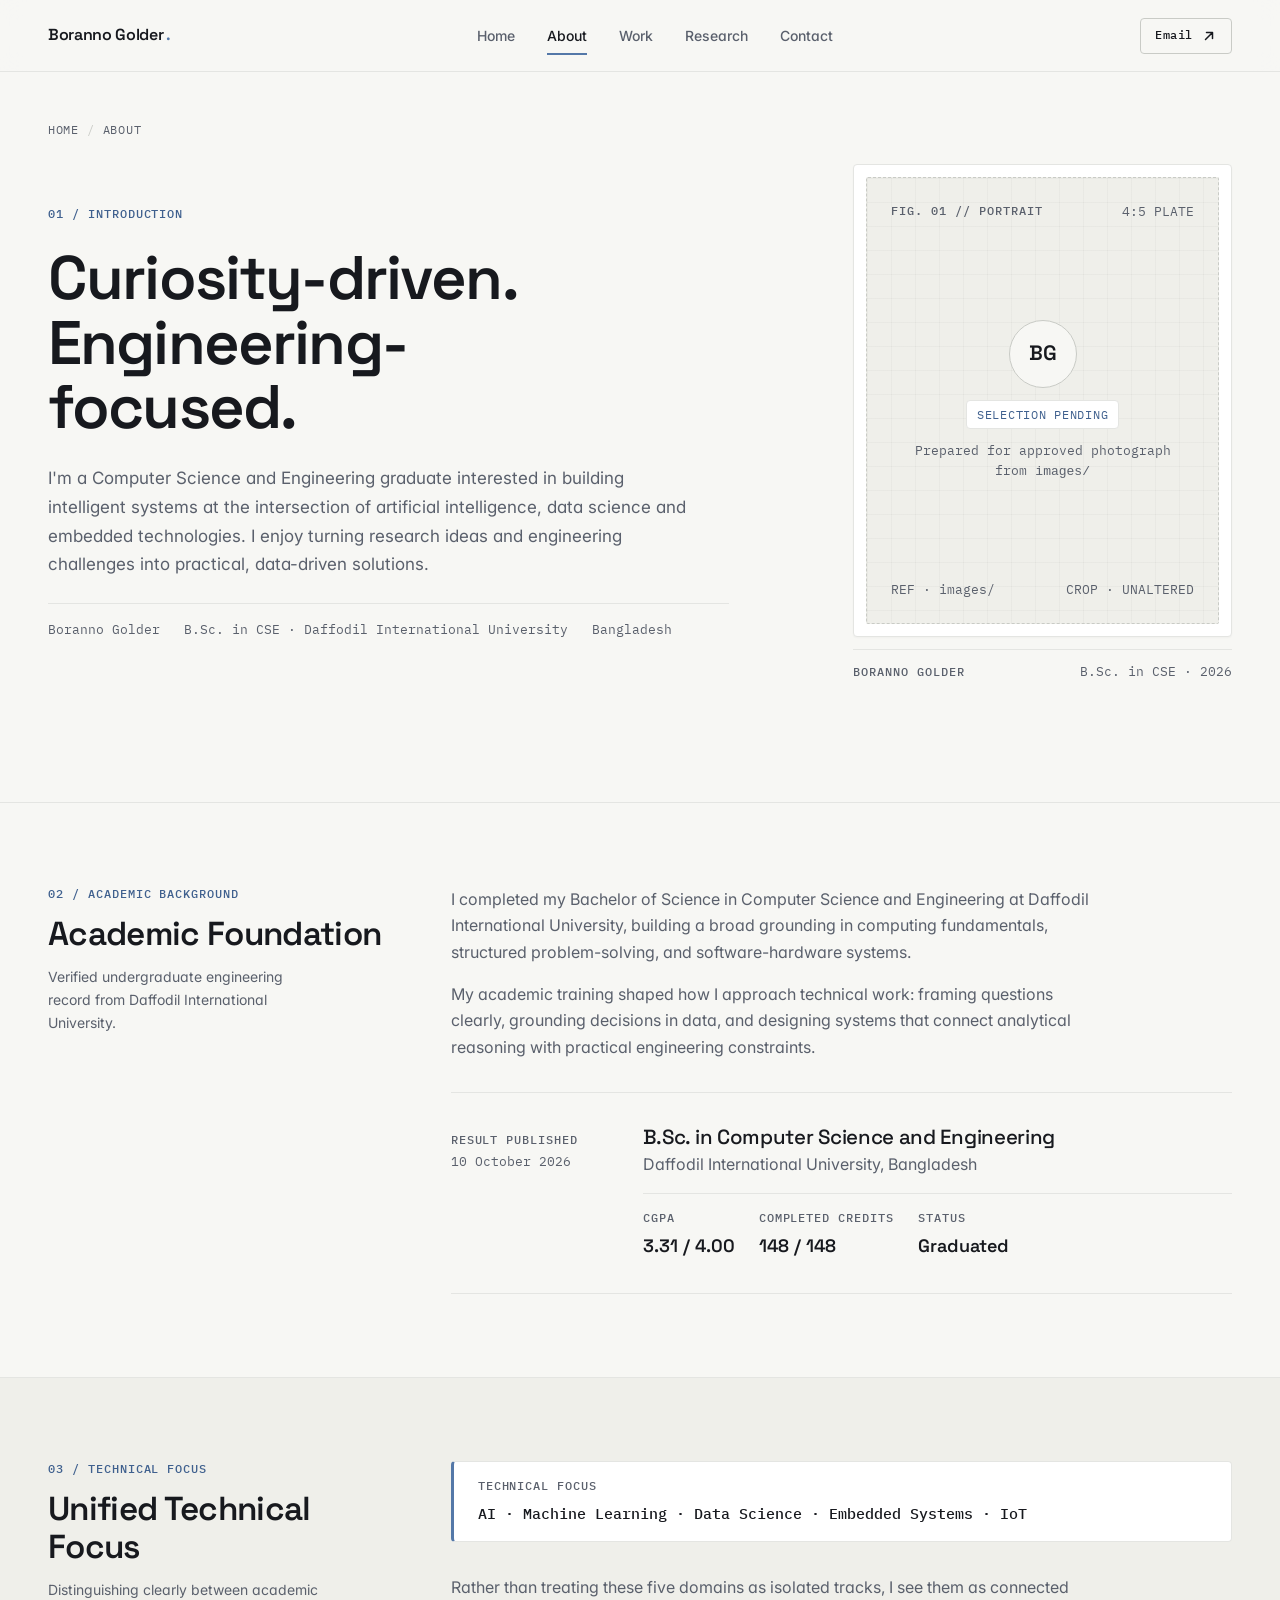
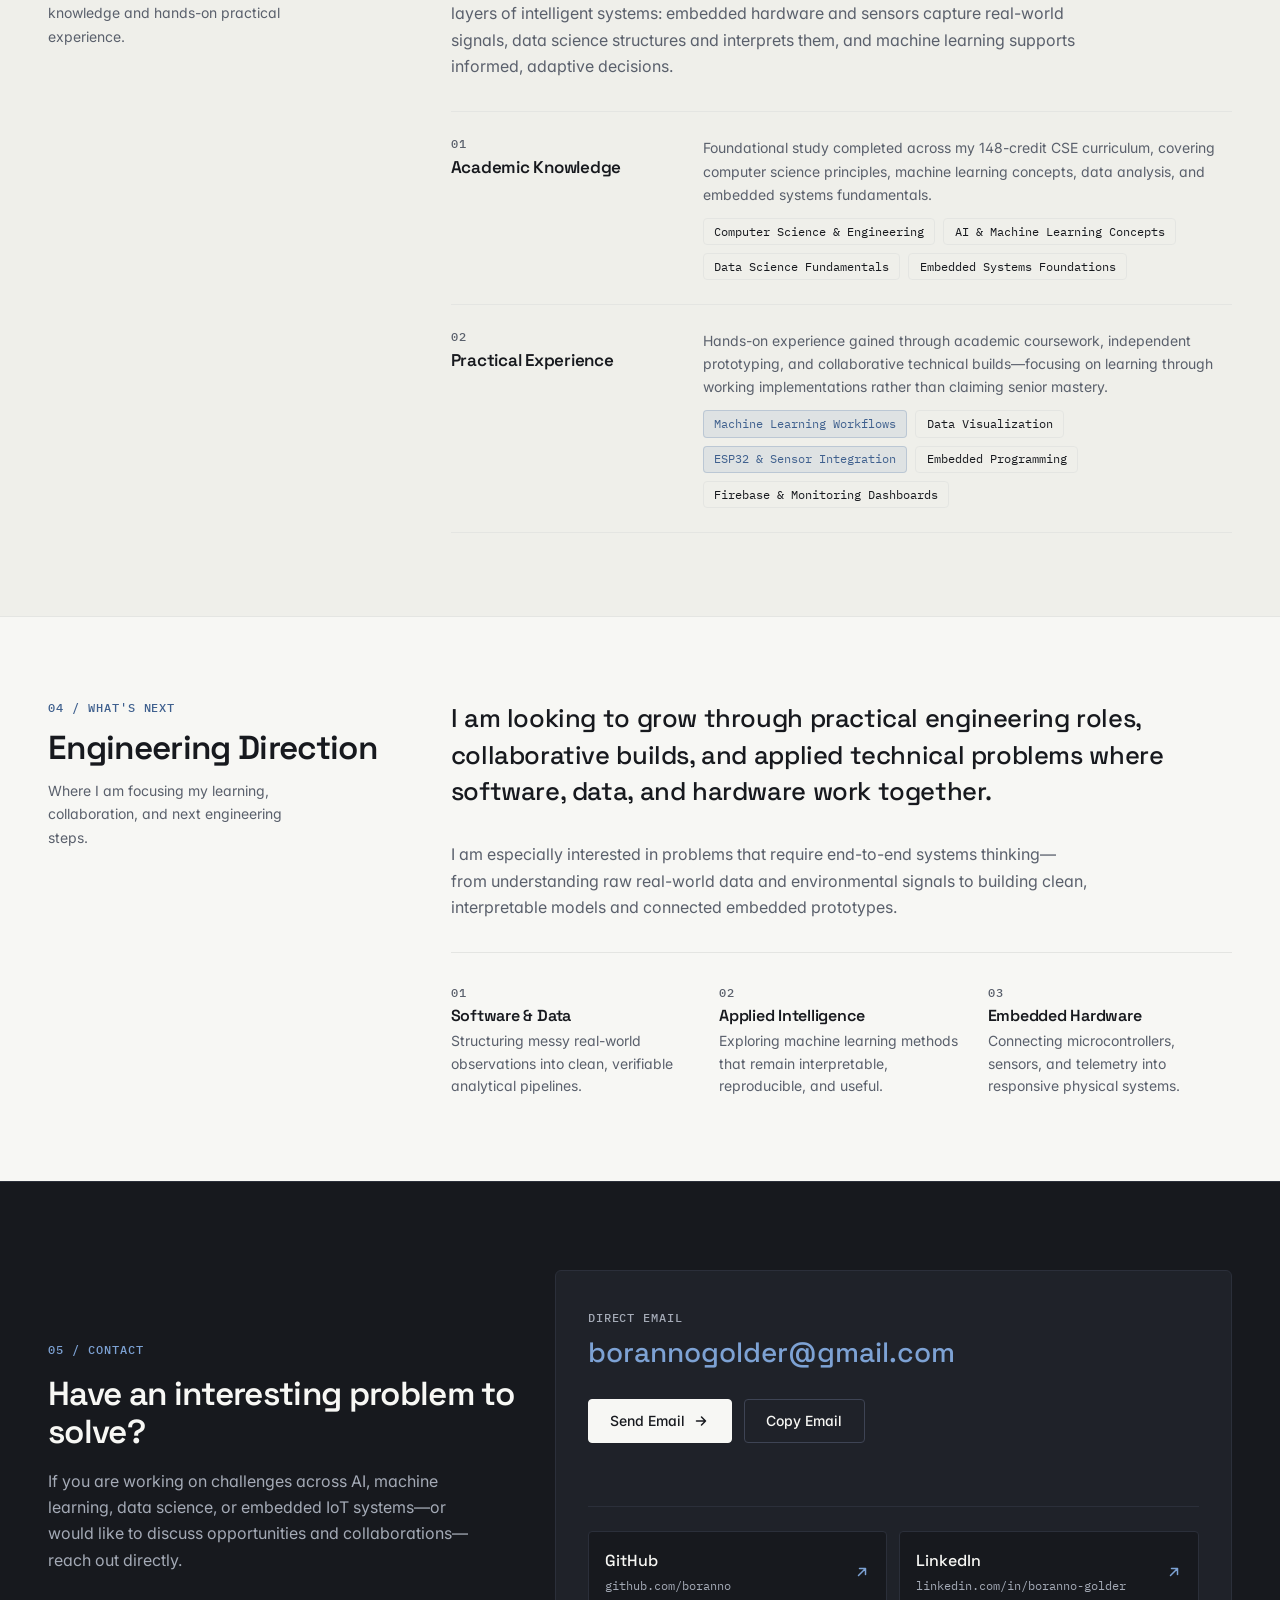
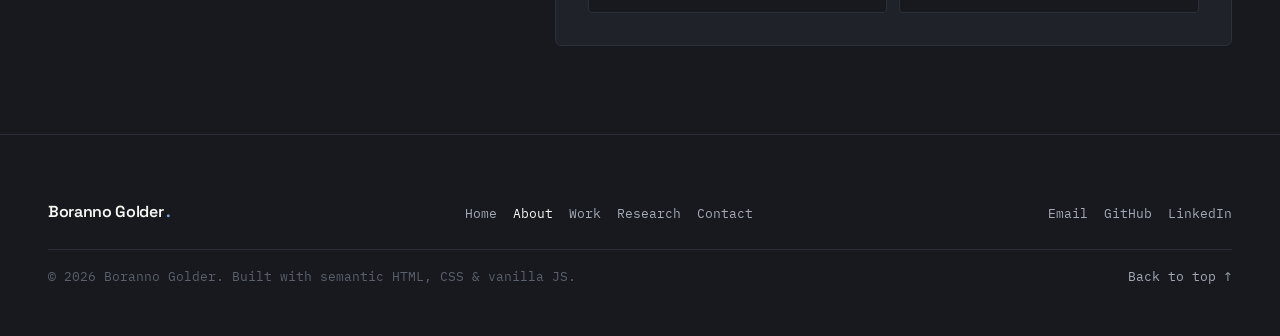
==== about/index.html @ 99e31212 "New Portfolio Design" ====
<!DOCTYPE html>
<html lang="en" data-page="about" data-root="../">
<head>
  <meta charset="UTF-8">
  <meta name="viewport" content="width=device-width, initial-scale=1.0">
  <title>About — Boranno Golder</title>
  <meta
    name="description"
    content="About Boranno Golder — Computer Science and Engineering graduate from Daffodil International University focused on AI, Machine Learning, Data Science, Embedded Systems, and IoT."
  >
  <meta property="og:title" content="About — Boranno Golder">
  <meta
    property="og:description"
    content="Curiosity-driven. Engineering-focused. Computer Science and Engineering graduate building intelligent systems across AI, data science, and embedded technologies."
  >
  <meta property="og:type" content="website">
  <link rel="icon" type="image/svg+xml" href="../assets/icons/favicon.svg">

  <!-- Typography: Space Grotesk, Inter, IBM Plex Mono -->
  <link rel="preconnect" href="https://fonts.googleapis.com">
  <link rel="preconnect" href="https://fonts.gstatic.com" crossorigin>
  <link
    href="https://fonts.googleapis.com/css2?family=IBM+Plex+Mono:wght@400;500&family=Inter:wght@400;500;600&family=Space+Grotesk:wght@500;600;700&display=swap"
    rel="stylesheet"
  >

  <!-- Shared Design System + About Page Layout -->
  <link rel="stylesheet" href="../assets/css/tokens.css">
  <link rel="stylesheet" href="../assets/css/base.css">
  <link rel="stylesheet" href="../assets/css/layout.css">
  <link rel="stylesheet" href="../assets/css/components.css">
  <link rel="stylesheet" href="../assets/css/pages/about.css">
</head>
<body id="top">
  <a class="skip-link" href="#main-content">Skip to main content</a>

  <!-- Shared Header & Mobile Drawer (mounted via assets/js/modules/shell.js) -->
  <div data-site-header></div>

  <main id="main-content">
    <!-- ====================================================================
         01. INTRODUCTION (Light Editorial Hero)
         ==================================================================== -->
    <section class="band band--first about-hero" aria-labelledby="about-heading">
      <div class="container">
        <nav aria-label="Breadcrumb">
          <ol class="breadcrumb">
            <li><a href="../index.html">Home</a></li>
            <li class="breadcrumb-sep" aria-hidden="true">/</li>
            <li aria-current="page">About</li>
          </ol>
        </nav>

        <div class="about-hero-grid">
          <div class="about-hero-copy">
            <span class="mono-label rail-index">01 / INTRODUCTION</span>

            <h1 class="about-hero-title" id="about-heading">
              Curiosity-driven. Engineering-focused.
            </h1>

            <p class="about-hero-lead">
              I'm a Computer Science and Engineering graduate interested in building intelligent
              systems at the intersection of artificial intelligence, data science and embedded
              technologies. I enjoy turning research ideas and engineering challenges into
              practical, data-driven solutions.
            </p>

            <div class="about-hero-meta" aria-label="Profile summary">
              <span class="mono-meta">Boranno Golder</span>
              <span class="mono-meta">B.Sc. in CSE · Daffodil International University</span>
              <span class="mono-meta">Bangladesh</span>
            </div>
          </div>

          <!--
            PORTRAIT SLOT — SELECTION PENDING
            Candidate asset in images/: myimg13.png (requires optimization before publishing).
            To activate after review, replace .portrait-placeholder-mark with an optimized <img>.
          -->
          <div class="about-hero-visual">
            <figure class="portrait-figure" data-portrait-slot="pending">
              <div class="portrait-frame">
                <div class="portrait-slot">
                  <div class="portrait-slot-top">
                    <span class="mono-label">FIG. 01 // PORTRAIT</span>
                    <span class="mono-meta">4:5 PLATE</span>
                  </div>
                  <div class="portrait-placeholder-mark">
                    <div class="portrait-monogram" aria-hidden="true">BG</div>
                    <span class="portrait-status-badge">Selection Pending</span>
                    <p class="mono-meta">Prepared for approved photograph from <code>images/</code></p>
                  </div>
                  <div class="portrait-slot-bottom">
                    <span class="mono-meta">REF · images/</span>
                    <span class="mono-meta">CROP · UNALTERED</span>
                  </div>
                </div>
              </div>
              <figcaption class="portrait-caption">
                <span class="mono-label">Boranno Golder</span>
                <span class="mono-meta">B.Sc. in CSE · 2026</span>
              </figcaption>
            </figure>
          </div>
        </div>
      </div>
    </section>

    <!-- ====================================================================
         02. ACADEMIC BACKGROUND (Verified Degree Record)
         ==================================================================== -->
    <section class="band about-band" id="academic-background" aria-labelledby="background-heading">
      <div class="container editorial-rail">
        <div class="rail-aside" data-reveal>
          <span class="mono-label rail-index">02 / ACADEMIC BACKGROUND</span>
          <h2 id="background-heading">Academic Foundation</h2>
          <p class="rail-note">
            Verified undergraduate engineering record from Daffodil International University.
          </p>
        </div>

        <div class="rail-main about-stack" data-reveal data-reveal-delay="80">
          <div class="about-body-prose">
            <p>
              I completed my Bachelor of Science in Computer Science and Engineering at Daffodil
              International University, building a broad grounding in computing fundamentals,
              structured problem-solving, and software-hardware systems.
            </p>
            <p>
              My academic training shaped how I approach technical work: framing questions clearly,
              grounding decisions in data, and designing systems that connect analytical reasoning
              with practical engineering constraints.
            </p>
          </div>

          <div class="academic-ledger" aria-label="Education record">
            <article class="academic-row">
              <div>
                <span class="mono-label">Result Published</span>
                <p class="mono-meta">10 October 2026</p>
              </div>
              <div>
                <h3>B.Sc. in Computer Science and Engineering</h3>
                <p>Daffodil International University, Bangladesh</p>

                <div class="academic-metrics">
                  <div class="metric-pair">
                    <span class="mono-label">CGPA</span>
                    <span class="metric-value">3.31 / 4.00</span>
                  </div>
                  <div class="metric-pair">
                    <span class="mono-label">Completed Credits</span>
                    <span class="metric-value">148 / 148</span>
                  </div>
                  <div class="metric-pair">
                    <span class="mono-label">Status</span>
                    <span class="metric-value">Graduated</span>
                  </div>
                </div>
              </div>
            </article>
          </div>
        </div>
      </div>
    </section>

    <!-- ====================================================================
         03. TECHNICAL FOCUS (Unified Focus + Honest Academic vs. Practical Distinction)
         ==================================================================== -->
    <section class="band about-band about-band--tinted" id="technical-focus" aria-labelledby="focus-heading">
      <div class="container editorial-rail">
        <div class="rail-aside" data-reveal>
          <span class="mono-label rail-index">03 / TECHNICAL FOCUS</span>
          <h2 id="focus-heading">Unified Technical Focus</h2>
          <p class="rail-note">
            Distinguishing clearly between academic knowledge and hands-on practical experience.
          </p>
        </div>

        <div class="rail-main about-stack" data-reveal data-reveal-delay="80">
          <div class="focus-banner">
            <span class="mono-label">Technical Focus</span>
            <p class="focus-banner-value">
              AI &middot; Machine Learning &middot; Data Science &middot; Embedded Systems &middot; IoT
            </p>
          </div>

          <div class="about-body-prose">
            <p>
              Rather than treating these five domains as isolated tracks, I see them as connected
              layers of intelligent systems: embedded hardware and sensors capture real-world
              signals, data science structures and interprets them, and machine learning supports
              informed, adaptive decisions.
            </p>
          </div>

          <div class="focus-tiers">
            <div class="focus-tier-row">
              <div class="focus-tier-head">
                <span class="mono-label">01</span>
                <h3 class="focus-tier-title">Academic Knowledge</h3>
              </div>
              <div class="focus-tier-body">
                <p class="focus-tier-text">
                  Foundational study completed across my 148-credit CSE curriculum, covering
                  computer science principles, machine learning concepts, data analysis, and
                  embedded systems fundamentals.
                </p>
                <ul class="tag-list" aria-label="Academic knowledge areas">
                  <li class="tag">Computer Science &amp; Engineering</li>
                  <li class="tag">AI &amp; Machine Learning Concepts</li>
                  <li class="tag">Data Science Fundamentals</li>
                  <li class="tag">Embedded Systems Foundations</li>
                </ul>
              </div>
            </div>

            <div class="focus-tier-row">
              <div class="focus-tier-head">
                <span class="mono-label">02</span>
                <h3 class="focus-tier-title">Practical Experience</h3>
              </div>
              <div class="focus-tier-body">
                <p class="focus-tier-text">
                  Hands-on experience gained through academic coursework, independent prototyping,
                  and collaborative technical builds—focusing on learning through working
                  implementations rather than claiming senior mastery.
                </p>
                <ul class="tag-list" aria-label="Practical experience tools and domains">
                  <li class="tag tag--accent">Machine Learning Workflows</li>
                  <li class="tag">Data Visualization</li>
                  <li class="tag tag--accent">ESP32 &amp; Sensor Integration</li>
                  <li class="tag">Embedded Programming</li>
                  <li class="tag">Firebase &amp; Monitoring Dashboards</li>
                </ul>
              </div>
            </div>
          </div>
        </div>
      </div>
    </section>

    <!-- ====================================================================
         04. WHAT'S NEXT (Professional Direction)
         ==================================================================== -->
    <section class="band about-band" id="whats-next" aria-labelledby="next-heading">
      <div class="container editorial-rail">
        <div class="rail-aside" data-reveal>
          <span class="mono-label rail-index">04 / WHAT'S NEXT</span>
          <h2 id="next-heading">Engineering Direction</h2>
          <p class="rail-note">
            Where I am focusing my learning, collaboration, and next engineering steps.
          </p>
        </div>

        <div class="rail-main about-stack" data-reveal data-reveal-delay="80">
          <p class="direction-statement">
            I am looking to grow through practical engineering roles, collaborative builds, and
            applied technical problems where software, data, and hardware work together.
          </p>

          <div class="about-body-prose">
            <p>
              I am especially interested in problems that require end-to-end systems thinking—from
              understanding raw real-world data and environmental signals to building clean,
              interpretable models and connected embedded prototypes.
            </p>
          </div>

          <div class="direction-pillars">
            <div class="direction-pillar">
              <span class="mono-label">01</span>
              <h3 class="direction-pillar-title">Software &amp; Data</h3>
              <p class="direction-pillar-desc">
                Structuring messy real-world observations into clean, verifiable analytical pipelines.
              </p>
            </div>
            <div class="direction-pillar">
              <span class="mono-label">02</span>
              <h3 class="direction-pillar-title">Applied Intelligence</h3>
              <p class="direction-pillar-desc">
                Exploring machine learning methods that remain interpretable, reproducible, and useful.
              </p>
            </div>
            <div class="direction-pillar">
              <span class="mono-label">03</span>
              <h3 class="direction-pillar-title">Embedded Hardware</h3>
              <p class="direction-pillar-desc">
                Connecting microcontrollers, sensors, and telemetry into responsive physical systems.
              </p>
            </div>
          </div>
        </div>
      </div>
    </section>

    <!-- ====================================================================
         05. CONTACT (Dark Closing Band Leading into Shared Footer)
         ==================================================================== -->
    <section class="band band--dark about-cta-band" id="contact-cta" aria-labelledby="cta-heading">
      <div class="container">
        <div class="about-cta-grid">
          <div class="about-cta-copy" data-reveal>
            <span class="mono-label rail-index">05 / CONTACT</span>
            <h2 id="cta-heading">Have an interesting problem to solve?</h2>
            <p>
              If you are working on challenges across AI, machine learning, data science, or
              embedded IoT systems—or would like to discuss opportunities and collaborations—reach
              out directly.
            </p>
          </div>

          <div class="about-cta-panel" data-reveal data-reveal-delay="80">
            <div class="contact-panel">
              <div>
                <span class="mono-label">Direct Email</span>
                <div>
                  <a class="contact-email-display" href="mailto:borannogolder@gmail.com">
                    borannogolder@gmail.com
                  </a>
                </div>
              </div>

              <div class="contact-actions">
                <a class="btn btn--primary" href="mailto:borannogolder@gmail.com">
                  Send Email
                  <svg class="arrow-right" viewBox="0 0 16 16" fill="none" aria-hidden="true">
                    <path d="M3.5 8H12.5M12.5 8L8.5 4M12.5 8L8.5 12" stroke="currentColor" stroke-width="1.5" stroke-linecap="round" stroke-linejoin="round"/>
                  </svg>
                </a>
                <button
                  class="btn btn--secondary"
                  type="button"
                  data-copy-email="borannogolder@gmail.com"
                >
                  <span data-copy-label>Copy Email</span>
                </button>
              </div>

              <p class="copy-feedback" role="status" aria-live="polite" data-copy-feedback></p>

              <div class="contact-links-grid">
                <a
                  class="channel-link"
                  href="https://github.com/boranno"
                  target="_blank"
                  rel="noopener noreferrer"
                >
                  <span class="channel-link-main">
                    <span class="channel-name">GitHub</span>
                    <span class="channel-handle">github.com/boranno</span>
                  </span>
                  <svg viewBox="0 0 16 16" width="16" height="16" fill="none" aria-hidden="true">
                    <path d="M4.5 11.5L11.5 4.5M11.5 4.5H5.5M11.5 4.5V10.5" stroke="currentColor" stroke-width="1.5" stroke-linecap="round" stroke-linejoin="round"/>
                  </svg>
                </a>

                <a
                  class="channel-link"
                  href="https://www.linkedin.com/in/boranno-golder/"
                  target="_blank"
                  rel="noopener noreferrer"
                >
                  <span class="channel-link-main">
                    <span class="channel-name">LinkedIn</span>
                    <span class="channel-handle">linkedin.com/in/boranno-golder</span>
                  </span>
                  <svg viewBox="0 0 16 16" width="16" height="16" fill="none" aria-hidden="true">
                    <path d="M4.5 11.5L11.5 4.5M11.5 4.5H5.5M11.5 4.5V10.5" stroke="currentColor" stroke-width="1.5" stroke-linecap="round" stroke-linejoin="round"/>
                  </svg>
                </a>
              </div>
            </div>
          </div>
        </div>
      </div>
    </section>
  </main>

  <!-- Shared Footer (mounted via assets/js/modules/shell.js) -->
  <div data-site-footer></div>

  <script type="module" src="../assets/js/main.js"></script>
</body>
</html>
---- assets/css/tokens.css ----
/* ==========================================================================
   DESIGN TOKENS — Premium Technical Editorial
   Single source of truth for color polarity, typography, spacing & motion.
   ========================================================================== */

:root {
  /* Editorial Light Polarity (Default) */
  --bg-canvas: #F7F7F4;
  --bg-surface: #FFFFFF;
  --bg-subtle: #EFEFEA;

  --text-primary: #17191E;
  --text-secondary: #737985;
  --text-secondary-accessible: #5A606C; /* 5.9:1 on #F7F7F4 for body <18px */

  --accent: #5478A8;
  --accent-ink: #3F608E; /* 6.0:1 on #F7F7F4 for inline text links */
  --accent-tint: rgba(84, 120, 168, 0.10);

  --border-default: #E4E5E2;
  --border-strong: #C9CBC6;

  /* Dark Showcase Polarity (Projects & Contact Bands) */
  --dark-bg-canvas: #17191E;
  --dark-bg-surface: #1F2229;
  --dark-bg-elevated: #262A33;
  --dark-bg-media: #13151A;

  --dark-text-primary: #F7F7F4;
  --dark-text-secondary: #A4AAB6; /* 7.4:1 on #17191E */
  --dark-text-muted: #7C8391;

  --dark-accent: #7DA2D4; /* 6.6:1 on #17191E */
  --dark-accent-tint: rgba(125, 162, 212, 0.14);
  --dark-border: #2B2F3A;
  --dark-border-strong: #3E4454;

  /* Semantic Status */
  --status-success: #2E6F4E;
  --status-success-dark: #63B98A;
  --status-error: #B43C3C;

  /* Typography Families */
  --font-heading: 'Space Grotesk', system-ui, -apple-system, 'Segoe UI', sans-serif;
  --font-body: 'Inter', system-ui, -apple-system, 'Segoe UI', sans-serif;
  --font-mono: 'IBM Plex Mono', ui-monospace, SFMono-Regular, Menlo, Consolas, monospace;

  /* Fluid Type Scale */
  --text-display: clamp(2.35rem, 4.8vw, 4.25rem);
  --text-page-title: clamp(2rem, 3.8vw, 3.125rem);
  --text-h2: clamp(1.625rem, 2.6vw, 2.25rem);
  --text-h3: clamp(1.2rem, 1.6vw, 1.45rem);
  --text-lead: clamp(1.0625rem, 1.25vw, 1.25rem);
  --text-body: 1rem;
  --text-sm: 0.875rem;
  --text-mono-meta: 0.8125rem;
  --text-mono-label: 0.75rem;

  /* Spacing Scale (8px baseline) */
  --space-1: 0.25rem;  /* 4px */
  --space-2: 0.5rem;   /* 8px */
  --space-3: 0.75rem;  /* 12px */
  --space-4: 1rem;     /* 16px */
  --space-5: 1.5rem;   /* 24px */
  --space-6: 2rem;     /* 32px */
  --space-7: 3rem;     /* 48px */
  --space-8: 4rem;     /* 64px */
  --space-9: 5.5rem;   /* 88px */
  --space-10: 7.5rem;  /* 120px */

  /* Layout */
  --container-max: 80rem; /* 1280px */
  --gutter: clamp(1.25rem, 4vw, 3rem);
  --nav-height: 4.5rem; /* 72px */
  --radius-sm: 4px;
  --radius-md: 6px;

  /* Motion */
  --ease-editorial: cubic-bezier(0.22, 1, 0.36, 1);
  --duration-fast: 180ms;
  --duration-normal: 260ms;
  --duration-reveal: 480ms;
}

@media (max-width: 767px) {
  :root {
    --nav-height: 4rem; /* 64px */
  }
}
---- assets/css/base.css ----
/* ==========================================================================
   BASE STYLES — Reset, Typography, Accessibility & Motion Safeguards
   ========================================================================== */

@view-transition {
  navigation: auto;
}

*,
*::before,
*::after {
  box-sizing: border-box;
}

html {
  scroll-behavior: smooth;
  -webkit-text-size-adjust: 100%;
}

body {
  margin: 0;
  background-color: var(--bg-canvas);
  color: var(--text-primary);
  font-family: var(--font-body);
  font-size: var(--text-body);
  line-height: 1.65;
  font-feature-settings: 'cv02', 'cv03', 'cv04', 'cv11';
  -webkit-font-smoothing: antialiased;
  -moz-osx-font-smoothing: grayscale;
  overflow-x: clip; /* Preserves position: sticky while preventing horizontal scroll */
}

img,
svg {
  display: block;
  max-width: 100%;
}

img {
  height: auto;
}

button,
input,
textarea {
  font: inherit;
  color: inherit;
}

/* Typography Hierarchy */
h1,
h2,
h3,
h4 {
  margin: 0;
  font-family: var(--font-heading);
  font-weight: 600;
  color: var(--text-primary);
}

h1 {
  font-size: var(--text-display);
  line-height: 1.05;
  letter-spacing: -0.03em;
}

h2 {
  font-size: var(--text-h2);
  line-height: 1.15;
  letter-spacing: -0.02em;
}

h3 {
  font-size: var(--text-h3);
  font-weight: 500;
  line-height: 1.25;
  letter-spacing: -0.015em;
}

p {
  margin: 0;
  color: var(--text-secondary-accessible);
}

p + p {
  margin-top: var(--space-4);
}

a {
  color: var(--accent-ink);
  text-decoration-thickness: 1px;
  text-underline-offset: 0.2em;
  transition: color var(--duration-fast) ease;
}

a:hover {
  color: var(--text-primary);
}

ul,
ol {
  margin: 0;
  padding: 0;
}

/* Focus & Accessibility */
:focus-visible {
  outline: 2px solid var(--accent);
  outline-offset: 3px;
  border-radius: 2px;
}

.band--dark :focus-visible {
  outline-color: var(--dark-accent);
}

.skip-link {
  position: fixed;
  top: -100%;
  left: var(--space-4);
  z-index: 1000;
  padding: var(--space-3) var(--space-4);
  background: var(--text-primary);
  color: var(--bg-canvas);
  font-family: var(--font-mono);
  font-size: var(--text-mono-meta);
  text-decoration: none;
  border-radius: var(--radius-sm);
}

.skip-link:focus {
  top: var(--space-4);
}

.sr-only {
  position: absolute;
  width: 1px;
  height: 1px;
  padding: 0;
  margin: -1px;
  overflow: hidden;
  clip: rect(0, 0, 0, 0);
  white-space: nowrap;
  border: 0;
}

/* Mono Utility */
.mono-label {
  font-family: var(--font-mono);
  font-size: var(--text-mono-label);
  font-weight: 500;
  line-height: 1.4;
  letter-spacing: 0.08em;
  text-transform: uppercase;
  color: var(--text-secondary-accessible);
}

.mono-meta {
  font-family: var(--font-mono);
  font-size: var(--text-mono-meta);
  font-weight: 400;
  line-height: 1.5;
  color: var(--text-secondary-accessible);
}

/* Scroll Anchoring — flush with sticky header for full-bleed bands */
[id] {
  scroll-margin-top: var(--nav-height);
}

/* Reveal Animation States (JS-enhanced via html.js-ready) */
.js-ready [data-reveal] {
  opacity: 0;
  transform: translateY(16px);
  transition:
    opacity var(--duration-reveal) var(--ease-editorial),
    transform var(--duration-reveal) var(--ease-editorial);
}

.js-ready [data-reveal].is-visible {
  opacity: 1;
  transform: translateY(0);
}

/* Respect Reduced Motion */
@media (prefers-reduced-motion: reduce) {
  html {
    scroll-behavior: auto;
  }

  .js-ready [data-reveal] {
    opacity: 1;
    transform: none;
    transition: none;
  }

  *,
  *::before,
  *::after {
    animation-duration: 0.01ms !important;
    animation-iteration-count: 1 !important;
    transition-duration: 0.01ms !important;
  }
}
---- assets/css/layout.css ----
/* ==========================================================================
   LAYOUT — Editorial Container, Asymmetric 4/8 Rail, Header & Footer
   ========================================================================== */

.container {
  width: 100%;
  max-width: var(--container-max);
  margin-inline: auto;
  padding-inline: var(--gutter);
}

/* Section Bands */
.band {
  padding-block: var(--space-9);
  border-top: 1px solid var(--border-default);
}

.band--first {
  border-top: none;
}

.band--dark {
  background-color: var(--dark-bg-canvas);
  color: var(--dark-text-primary);
  border-top-color: var(--dark-border);
}

.band--dark h1,
.band--dark h2,
.band--dark h3,
.band--dark h4 {
  color: var(--dark-text-primary);
}

.band--dark p {
  color: var(--dark-text-secondary);
}

.band--dark a {
  color: var(--dark-accent);
}

.band--dark a:hover {
  color: var(--dark-text-primary);
}

.band--dark .mono-label,
.band--dark .mono-meta {
  color: var(--dark-text-secondary);
}

/* Asymmetric 12-Column Editorial Rail (4 cols left index / 8 cols right content) */
.editorial-rail {
  display: grid;
  grid-template-columns: minmax(0, 1fr);
  gap: var(--space-6);
}

.rail-aside,
.rail-main {
  min-width: 0;
}

.rail-aside {
  display: flex;
  flex-direction: column;
  gap: var(--space-3);
}

.rail-index {
  display: inline-flex;
  align-items: center;
  gap: var(--space-2);
  color: var(--accent-ink);
}

.band--dark .rail-index {
  color: var(--dark-accent);
}

.rail-note {
  font-size: var(--text-sm);
  color: var(--text-secondary-accessible);
  max-width: 30ch;
}

.band--dark .rail-note {
  color: var(--dark-text-secondary);
}

@media (min-width: 1024px) {
  .band {
    padding-block: var(--space-10);
  }

  .editorial-rail {
    grid-template-columns: repeat(12, minmax(0, 1fr));
    gap: var(--space-5);
    align-items: start;
  }

  .rail-aside {
    grid-column: 1 / span 4;
    position: sticky;
    top: calc(var(--nav-height) + var(--space-6));
    padding-right: var(--space-5);
  }

  .rail-main {
    grid-column: 5 / span 8;
  }
}

/* ==========================================================================
   SITE HEADER & NAVIGATION
   ========================================================================== */

[data-site-header] {
  min-height: var(--nav-height);
}

.site-header {
  position: sticky;
  top: 0;
  z-index: 100;
  height: var(--nav-height);
  background: rgba(247, 247, 244, 0.90);
  backdrop-filter: blur(12px);
  -webkit-backdrop-filter: blur(12px);
  border-bottom: 1px solid var(--border-default);
  transition: border-color var(--duration-fast) ease, background-color var(--duration-fast) ease;
}

.site-header.is-scrolled {
  background: rgba(247, 247, 244, 0.96);
  border-bottom-color: var(--border-strong);
}

.header-inner {
  height: 100%;
  display: flex;
  align-items: center;
  justify-content: space-between;
  gap: var(--space-5);
}

.wordmark {
  display: inline-flex;
  align-items: baseline;
  gap: 0.15em;
  font-family: var(--font-heading);
  font-size: 1rem;
  font-weight: 600;
  letter-spacing: -0.02em;
  color: var(--text-primary);
  text-decoration: none;
  white-space: nowrap;
}

.wordmark:hover {
  color: var(--text-primary);
}

.wordmark-dot {
  color: var(--accent);
}

/* Desktop Navigation */
.primary-nav {
  display: none;
}

.nav-list {
  display: flex;
  align-items: center;
  list-style: none;
  gap: var(--space-6);
}

.nav-link {
  position: relative;
  display: inline-flex;
  align-items: center;
  padding-block: var(--space-2);
  font-family: var(--font-body);
  font-size: var(--text-sm);
  font-weight: 500;
  color: var(--text-secondary-accessible);
  text-decoration: none;
  transition: color var(--duration-fast) ease;
}

.nav-link::after {
  content: '';
  position: absolute;
  left: 0;
  right: 0;
  bottom: 0;
  height: 2px;
  background: var(--accent);
  transform: scaleX(0);
  transform-origin: left;
  transition: transform var(--duration-normal) var(--ease-editorial);
}

.nav-link:hover,
.nav-link.is-active {
  color: var(--text-primary);
}

.nav-link.is-active::after {
  transform: scaleX(1);
}

.header-actions {
  display: none;
}

/* Mobile Menu Toggle */
.menu-toggle {
  display: inline-flex;
  align-items: center;
  justify-content: center;
  width: 44px;
  height: 44px;
  padding: 0;
  background: transparent;
  border: 1px solid var(--border-default);
  border-radius: var(--radius-sm);
  color: var(--text-primary);
  cursor: pointer;
  transition: border-color var(--duration-fast) ease, background-color var(--duration-fast) ease;
}

.menu-toggle:hover {
  border-color: var(--border-strong);
  background: var(--bg-subtle);
}

.menu-toggle svg {
  width: 20px;
  height: 20px;
}

.menu-toggle .icon-close {
  display: none;
}

.menu-toggle[aria-expanded='true'] .icon-menu {
  display: none;
}

.menu-toggle[aria-expanded='true'] .icon-close {
  display: block;
}

/* Mobile Drawer */
.mobile-drawer {
  position: fixed;
  inset: var(--nav-height) 0 auto 0;
  z-index: 99;
  background: var(--bg-canvas);
  border-bottom: 1px solid var(--border-default);
  padding: var(--space-5) var(--gutter) var(--space-6);
  box-shadow: 0 20px 40px rgba(23, 25, 30, 0.08);
  opacity: 0;
  transform: translateY(-8px);
  pointer-events: none;
  transition: opacity var(--duration-normal) var(--ease-editorial), transform var(--duration-normal) var(--ease-editorial);
}

.mobile-drawer.is-open {
  opacity: 1;
  transform: translateY(0);
  pointer-events: auto;
}

.mobile-nav-list {
  list-style: none;
  display: flex;
  flex-direction: column;
}

.mobile-nav-item {
  border-bottom: 1px solid var(--border-default);
}

.mobile-nav-link {
  display: flex;
  align-items: baseline;
  justify-content: space-between;
  padding-block: var(--space-4);
  font-family: var(--font-heading);
  font-size: 1.375rem;
  font-weight: 500;
  color: var(--text-primary);
  text-decoration: none;
}

.mobile-nav-link .mono-label {
  color: var(--accent-ink);
}

.mobile-drawer-footer {
  display: flex;
  flex-wrap: wrap;
  gap: var(--space-4);
  margin-top: var(--space-5);
}

@media (min-width: 768px) {
  .primary-nav {
    display: block;
  }

  .header-actions {
    display: flex;
    align-items: center;
    gap: var(--space-3);
  }

  .menu-toggle,
  .mobile-drawer {
    display: none;
  }
}

/* ==========================================================================
   SITE FOOTER (Integrated inside Dark Closing Band)
   ========================================================================== */

.site-footer {
  margin-top: var(--space-8);
  padding-top: var(--space-6);
  border-top: 1px solid var(--dark-border);
  display: flex;
  flex-direction: column;
  gap: var(--space-5);
}

.site-footer-band {
  background-color: var(--dark-bg-canvas);
  color: var(--dark-text-primary);
  border-top: 1px solid var(--dark-border);
  padding-block: var(--space-8) var(--space-7);
}

.site-footer-band .site-footer {
  margin-top: 0;
  padding-top: 0;
  border-top: none;
}

.footer-top {
  display: flex;
  flex-wrap: wrap;
  justify-content: space-between;
  align-items: center;
  gap: var(--space-4) var(--space-6);
}

.footer-brand,
.band--dark .footer-brand {
  display: inline-flex;
  align-items: baseline;
  gap: 0.15em;
  font-family: var(--font-heading);
  font-size: 1rem;
  font-weight: 600;
  letter-spacing: -0.02em;
  color: var(--dark-text-primary);
  text-decoration: none;
}

.footer-brand:hover,
.band--dark .footer-brand:hover {
  color: var(--dark-text-primary);
}

.footer-brand .wordmark-dot {
  color: var(--dark-accent);
}

.footer-nav,
.footer-socials {
  display: flex;
  flex-wrap: wrap;
  align-items: center;
  gap: var(--space-4);
  list-style: none;
}

.footer-meta {
  padding-top: var(--space-4);
  border-top: 1px solid var(--dark-border);
  display: flex;
  flex-wrap: wrap;
  justify-content: space-between;
  align-items: center;
  gap: var(--space-4);
}

.footer-links {
  display: flex;
  flex-wrap: wrap;
  gap: var(--space-5);
}

.footer-link,
.band--dark .footer-link {
  font-family: var(--font-mono);
  font-size: var(--text-mono-meta);
  color: var(--dark-text-secondary);
  text-decoration: none;
}

.footer-link:hover,
.footer-link[aria-current='page'],
.band--dark .footer-link:hover,
.band--dark .footer-link[aria-current='page'] {
  color: var(--dark-text-primary);
}

/* ==========================================================================
   SHARED SUBPAGE LAYOUT PRIMITIVES (Phases B–F Foundation)
   ========================================================================== */

.page-hero {
  padding-top: var(--space-7);
  padding-bottom: var(--space-8);
}

.breadcrumb {
  display: flex;
  flex-wrap: wrap;
  align-items: center;
  gap: var(--space-2);
  list-style: none;
  margin-bottom: var(--space-5);
  font-family: var(--font-mono);
  font-size: var(--text-mono-label);
  letter-spacing: 0.06em;
  text-transform: uppercase;
  color: var(--text-secondary-accessible);
}

.breadcrumb a {
  color: var(--text-secondary-accessible);
  text-decoration: none;
}

.breadcrumb a:hover {
  color: var(--text-primary);
}

.breadcrumb-sep {
  color: var(--border-strong);
}

.page-hero-title {
  font-size: var(--text-page-title);
  line-height: 1.08;
  letter-spacing: -0.025em;
  margin-top: var(--space-3);
  max-width: 20ch;
}

.page-hero-lead {
  margin-top: var(--space-4);
  font-size: var(--text-lead);
  line-height: 1.65;
  max-width: 60ch;
  color: var(--text-secondary-accessible);
}

.page-shell-notice {
  padding: var(--space-6);
  background: var(--bg-surface);
  border: 1px solid var(--border-default);
  border-radius: var(--radius-sm);
  display: flex;
  flex-direction: column;
  gap: var(--space-4);
}

.page-shell-actions {
  display: flex;
  flex-wrap: wrap;
  gap: var(--space-3);
  padding-top: var(--space-2);
}
---- assets/css/components.css ----
/* ==========================================================================
   COMPONENTS — Buttons, Tags, Cards, Ledgers, Portrait Frame & Contact UI
   ========================================================================== */

/* Buttons */
.btn {
  display: inline-flex;
  align-items: center;
  justify-content: center;
  gap: var(--space-2);
  min-height: 44px;
  padding: 0.7rem 1.35rem;
  border-radius: var(--radius-sm);
  border: 1px solid transparent;
  font-family: var(--font-body);
  font-size: var(--text-sm);
  font-weight: 500;
  line-height: 1.2;
  text-decoration: none;
  cursor: pointer;
  transition:
    background-color var(--duration-fast) ease,
    border-color var(--duration-fast) ease,
    color var(--duration-fast) ease,
    box-shadow var(--duration-fast) ease,
    transform var(--duration-fast) var(--ease-editorial);
}

.btn svg {
  width: 16px;
  height: 16px;
  flex-shrink: 0;
  transition: transform var(--duration-fast) var(--ease-editorial);
}

.btn--primary {
  background-color: var(--text-primary);
  color: var(--bg-canvas);
  border-color: var(--text-primary);
}

.btn--primary:hover {
  background-color: #272B35;
  border-color: #272B35;
  color: var(--bg-canvas);
  transform: translateY(-1px);
  box-shadow: 0 6px 16px rgba(23, 25, 30, 0.14);
}

.btn--primary:active {
  transform: translateY(0);
  box-shadow: none;
}

.btn--secondary {
  background-color: transparent;
  color: var(--text-primary);
  border-color: var(--border-strong);
}

.btn--secondary:hover {
  background-color: var(--bg-subtle);
  border-color: var(--text-primary);
  color: var(--text-primary);
  transform: translateY(-1px);
}

.btn--secondary:active {
  transform: translateY(0);
}

.btn--sm {
  min-height: 36px;
  padding: 0.45rem 0.9rem;
  font-family: var(--font-mono);
  font-size: var(--text-mono-label);
  letter-spacing: 0.04em;
}

/* Dark Band Button Variants */
.band--dark .btn--primary {
  background-color: var(--dark-text-primary);
  color: var(--dark-bg-canvas);
  border-color: var(--dark-text-primary);
}

.band--dark .btn--primary:hover {
  background-color: #FFFFFF;
  color: var(--dark-bg-canvas);
}

.band--dark .btn--secondary {
  background-color: transparent;
  color: var(--dark-text-primary);
  border-color: var(--dark-border-strong);
}

.band--dark .btn--secondary:hover {
  background-color: var(--dark-bg-elevated);
  border-color: var(--dark-accent);
  color: var(--dark-text-primary);
}

.btn:hover .arrow-right {
  transform: translateX(3px);
}

.btn:hover .arrow-down {
  transform: translateY(2px);
}

/* Mono Tags & Chips */
.tag-list {
  display: flex;
  flex-wrap: wrap;
  gap: var(--space-2);
  list-style: none;
}

.tag {
  display: inline-flex;
  align-items: center;
  padding: 0.3rem 0.65rem;
  background-color: var(--bg-subtle);
  border: 1px solid var(--border-default);
  border-radius: var(--radius-sm);
  font-family: var(--font-mono);
  font-size: var(--text-mono-label);
  color: var(--text-primary);
  line-height: 1.3;
}

.tag--accent {
  background-color: var(--accent-tint);
  border-color: rgba(84, 120, 168, 0.25);
  color: var(--accent-ink);
}

.band--dark .tag {
  background-color: var(--dark-bg-elevated);
  border-color: var(--dark-border);
  color: var(--dark-text-secondary);
}

.band--dark .tag--accent {
  background-color: var(--dark-accent-tint);
  border-color: rgba(125, 162, 212, 0.3);
  color: var(--dark-accent);
}

/* Filter Pills (Dark Band) */
.filter-bar {
  display: flex;
  flex-wrap: wrap;
  gap: var(--space-2);
}

.filter-pill {
  min-height: 38px;
  padding: 0.4rem 0.85rem;
  background: transparent;
  border: 1px solid var(--dark-border);
  border-radius: var(--radius-sm);
  font-family: var(--font-mono);
  font-size: var(--text-mono-label);
  letter-spacing: 0.04em;
  color: var(--dark-text-secondary);
  cursor: pointer;
  transition:
    background-color var(--duration-fast) ease,
    border-color var(--duration-fast) ease,
    color var(--duration-fast) ease;
}

.filter-pill:hover {
  border-color: var(--dark-border-strong);
  color: var(--dark-text-primary);
}

.filter-pill[aria-pressed='true'] {
  background-color: var(--dark-text-primary);
  border-color: var(--dark-text-primary);
  color: var(--dark-bg-canvas);
}

/* Editorial Portrait Frame (Pending Selection / Easily Swappable) */
.portrait-figure {
  margin: 0;
  display: flex;
  flex-direction: column;
}

.portrait-frame {
  position: relative;
  aspect-ratio: 4 / 5;
  padding: var(--space-3);
  background: var(--bg-surface);
  border: 1px solid var(--border-default);
  border-radius: var(--radius-sm);
  box-shadow: 0 1px 2px rgba(23, 25, 30, 0.03);
}

.portrait-slot {
  position: relative;
  width: 100%;
  height: 100%;
  background-color: var(--bg-subtle);
  background-image:
    linear-gradient(to right, rgba(23, 25, 30, 0.03) 1px, transparent 1px),
    linear-gradient(to bottom, rgba(23, 25, 30, 0.03) 1px, transparent 1px);
  background-size: 24px 24px;
  border: 1px dashed var(--border-strong);
  border-radius: 2px;
  display: flex;
  flex-direction: column;
  justify-content: space-between;
  padding: var(--space-5);
  overflow: hidden;
}

.portrait-slot-top,
.portrait-slot-bottom {
  display: flex;
  justify-content: space-between;
  align-items: center;
  gap: var(--space-2);
}

/* When a real portrait <img> is swapped into .portrait-slot */
.portrait-slot img {
  width: 100%;
  height: 100%;
  object-fit: cover;
  object-position: center top;
  border-radius: 2px;
}

.portrait-placeholder-mark {
  display: flex;
  flex-direction: column;
  align-items: center;
  justify-content: center;
  gap: var(--space-3);
  margin-block: auto;
  text-align: center;
  padding: var(--space-4);
}

.portrait-monogram {
  width: 68px;
  height: 68px;
  border: 1px solid var(--border-strong);
  border-radius: 50%;
  display: grid;
  place-items: center;
  font-family: var(--font-heading);
  font-size: 1.3rem;
  font-weight: 600;
  color: var(--text-primary);
  background: var(--bg-canvas);
}

.portrait-status-badge {
  display: inline-flex;
  align-items: center;
  padding: 0.25rem 0.6rem;
  background: var(--bg-surface);
  border: 1px solid var(--border-default);
  border-radius: var(--radius-sm);
  font-family: var(--font-mono);
  font-size: var(--text-mono-label);
  color: var(--accent-ink);
  letter-spacing: 0.06em;
  text-transform: uppercase;
}

.portrait-caption {
  margin-top: var(--space-3);
  padding-top: var(--space-3);
  border-top: 1px solid var(--border-default);
  display: flex;
  justify-content: space-between;
  align-items: baseline;
  gap: var(--space-3);
  flex-wrap: wrap;
}

/* Technical Expertise Matrix */
.expertise-grid {
  display: grid;
  grid-template-columns: 1fr;
  border-top: 1px solid var(--border-default);
  border-left: 1px solid var(--border-default);
}

.expertise-group {
  padding: var(--space-5);
  border-right: 1px solid var(--border-default);
  border-bottom: 1px solid var(--border-default);
  background: var(--bg-canvas);
  display: flex;
  flex-direction: column;
  gap: var(--space-4);
}

.expertise-group-head {
  display: flex;
  align-items: baseline;
  justify-content: space-between;
  gap: var(--space-3);
}

.expertise-desc {
  font-size: var(--text-sm);
  color: var(--text-secondary-accessible);
}

@media (min-width: 640px) {
  .expertise-grid {
    grid-template-columns: repeat(2, minmax(0, 1fr));
  }

  .expertise-group {
    padding: var(--space-6);
  }
}

/* ==========================================================================
   PROJECT CARDS (Dark Showcase Surface — Image-Led Editorial Composition)
   ========================================================================== */

.projects-layout {
  display: grid;
  grid-template-columns: minmax(0, 1fr);
  gap: var(--space-6);
}

.project-card {
  position: relative;
  display: flex;
  flex-direction: column;
  background-color: var(--dark-bg-surface);
  border: 1px solid var(--dark-border);
  border-radius: var(--radius-md);
  overflow: hidden;
  transition:
    border-color var(--duration-normal) ease,
    background-color var(--duration-normal) ease,
    transform var(--duration-normal) var(--ease-editorial);
}

.project-card:hover,
.project-card:focus-within {
  border-color: var(--dark-accent);
  background-color: #21252E;
}

.project-card[hidden] {
  display: none;
}

/* Image-Led Media Stage */
.project-media {
  position: relative;
  aspect-ratio: 16 / 10;
  background-color: var(--dark-bg-media);
  border-bottom: 1px solid var(--dark-border);
  overflow: hidden;
  display: flex;
  flex-direction: column;
  justify-content: space-between;
  padding: var(--space-5);
}

.project-media img {
  position: absolute;
  inset: 0;
  width: 100%;
  height: 100%;
  object-fit: cover;
  transition: transform 360ms var(--ease-editorial);
}

.project-card:hover .project-media img {
  transform: scale(1.02);
}

/* Architectural Placeholder Grid for Pending Screenshots */
.project-media--spec {
  aspect-ratio: 16 / 10;
  min-height: 240px;
  background-image:
    linear-gradient(to right, rgba(255, 255, 255, 0.028) 1px, transparent 1px),
    linear-gradient(to bottom, rgba(255, 255, 255, 0.028) 1px, transparent 1px);
  background-size: 28px 28px;
}

/* AgriShift 4-Frame Image-Led Visual Storyboard */
.project-media--storyboard {
  aspect-ratio: auto;
  min-height: 360px;
  padding: var(--space-5);
  gap: var(--space-4);
}

.storyboard-header {
  display: flex;
  flex-wrap: wrap;
  justify-content: space-between;
  align-items: center;
  gap: var(--space-2);
}

.storyboard-stage {
  display: grid;
  grid-template-columns: minmax(0, 1fr);
  gap: var(--space-3);
  flex: 1;
}

.visual-slot {
  position: relative;
  margin: 0;
  padding: var(--space-4);
  background: rgba(25, 28, 35, 0.9);
  border: 1px dashed var(--dark-border-strong);
  border-radius: var(--radius-sm);
  display: flex;
  flex-direction: column;
  justify-content: space-between;
  gap: var(--space-3);
  overflow: hidden;
  transition: border-color var(--duration-fast) ease, background-color var(--duration-fast) ease;
}

.project-card:hover .visual-slot--lead {
  border-color: rgba(125, 162, 212, 0.55);
  background: rgba(30, 34, 43, 0.95);
}

.visual-slot--lead {
  min-height: 185px;
  padding: var(--space-5);
  border-style: solid;
  border-color: var(--dark-border-strong);
  background:
    radial-gradient(circle at 85% 15%, rgba(84, 120, 168, 0.14), transparent 55%),
    rgba(24, 27, 34, 0.95);
}

.visual-slot-subgrid {
  display: grid;
  grid-template-columns: minmax(0, 1fr);
  gap: var(--space-3);
}

.visual-slot-top {
  display: flex;
  justify-content: space-between;
  align-items: baseline;
  gap: var(--space-2);
}

.visual-slot-code {
  font-family: var(--font-mono);
  font-size: 0.7rem;
  letter-spacing: 0.08em;
  text-transform: uppercase;
  color: var(--dark-accent);
}

.visual-slot-status {
  font-family: var(--font-mono);
  font-size: 0.6875rem;
  letter-spacing: 0.05em;
  text-transform: uppercase;
  color: var(--dark-text-muted);
}

.visual-slot-body {
  display: flex;
  flex-direction: column;
  gap: var(--space-1);
  margin-block: auto;
}

.visual-slot-title {
  font-family: var(--font-heading);
  font-size: 1rem;
  font-weight: 500;
  color: var(--dark-text-primary);
  line-height: 1.3;
}

.visual-slot--lead .visual-slot-title {
  font-size: clamp(1.125rem, 1.5vw, 1.3rem);
  font-weight: 600;
}

.visual-slot-caption {
  font-size: 0.8125rem;
  line-height: 1.5;
  color: var(--dark-text-secondary);
}

.visual-slot-path {
  font-family: var(--font-mono);
  font-size: 0.7rem;
  color: var(--dark-text-muted);
}

/* Secondary Project Card Figure Viewport */
.project-figure-viewport {
  position: relative;
  z-index: 1;
  flex: 1;
  border: 1px dashed var(--dark-border-strong);
  border-radius: var(--radius-sm);
  background: rgba(24, 27, 34, 0.75);
  padding: var(--space-5);
  display: flex;
  flex-direction: column;
  justify-content: space-between;
  gap: var(--space-3);
}

.project-index-badge {
  display: inline-flex;
  align-items: center;
  padding: 0.25rem 0.6rem;
  background: rgba(23, 25, 30, 0.9);
  border: 1px solid var(--dark-border-strong);
  border-radius: var(--radius-sm);
  font-family: var(--font-mono);
  font-size: var(--text-mono-label);
  color: var(--dark-text-primary);
}

.project-status-pill {
  font-family: var(--font-mono);
  font-size: var(--text-mono-label);
  color: var(--dark-accent);
  letter-spacing: 0.04em;
}

/* Card Body — Improved Hierarchy, Readability & Internal Spacing */
.project-body {
  padding: clamp(1.5rem, 2.8vw, 2.25rem);
  display: flex;
  flex-direction: column;
  flex: 1;
  gap: var(--space-4);
}

.project-kicker {
  font-family: var(--font-mono);
  font-size: var(--text-mono-label);
  letter-spacing: 0.06em;
  text-transform: uppercase;
  color: var(--dark-accent);
}

.project-title {
  font-size: clamp(1.375rem, 2vw, 1.625rem);
  font-weight: 600;
  line-height: 1.2;
  letter-spacing: -0.02em;
  color: var(--dark-text-primary);
}

.project-card--featured .project-title {
  font-size: clamp(1.65rem, 2.5vw, 2.125rem);
  line-height: 1.15;
}

.project-summary {
  font-size: 1rem;
  line-height: 1.68;
  color: #C2C8D4; /* Elevated readability on #1F2229 (9.8:1 contrast) */
  max-width: 58ch;
}

.project-card--featured .project-summary {
  font-size: clamp(1rem, 1.15vw, 1.0625rem);
}

.project-highlights {
  list-style: none;
  display: grid;
  grid-template-columns: minmax(0, 1fr);
  gap: var(--space-2);
  padding-block: var(--space-3);
  border-top: 1px solid var(--dark-border);
  border-bottom: 1px solid var(--dark-border);
}

.project-highlight-item {
  display: flex;
  align-items: baseline;
  gap: var(--space-2);
  font-size: var(--text-sm);
  color: var(--dark-text-secondary);
}

.project-highlight-item::before {
  content: '—';
  font-family: var(--font-mono);
  color: var(--dark-accent);
  flex-shrink: 0;
}

.project-footer {
  margin-top: auto;
  padding-top: var(--space-4);
  border-top: 1px solid var(--dark-border);
  display: flex;
  flex-wrap: wrap;
  justify-content: space-between;
  align-items: center;
  gap: var(--space-3);
}

.project-card--featured .project-footer {
  border-top: none;
  padding-top: var(--space-2);
}

.project-availability {
  font-family: var(--font-mono);
  font-size: var(--text-mono-label);
  color: var(--dark-text-muted);
}

@media (min-width: 640px) {
  .visual-slot-subgrid {
    grid-template-columns: repeat(3, minmax(0, 1fr));
  }
}

/* Featured Horizontal Project Card on Desktop */
@media (min-width: 1024px) {
  .projects-layout {
    grid-template-columns: repeat(2, minmax(0, 1fr));
    gap: var(--space-6);
  }

  .project-card--featured {
    grid-column: 1 / -1;
    display: grid;
    grid-template-columns: 7.2fr 4.8fr;
  }

  .project-card--featured .project-media {
    aspect-ratio: auto;
    min-height: 440px;
    padding: var(--space-6);
    border-bottom: none;
    border-right: 1px solid var(--dark-border);
  }

  .project-card--featured .project-body {
    padding: var(--space-7);
    gap: var(--space-5);
  }
}

/* ==========================================================================
   RESEARCH LEDGER & TECHNICAL NOTES DISCLOSURE
   ========================================================================== */

.research-ledger {
  border-top: 1px solid var(--border-default);
}

.research-entry {
  padding-block: var(--space-6);
  border-bottom: 1px solid var(--border-default);
  display: flex;
  flex-direction: column;
  gap: var(--space-4);
}

.research-meta {
  display: flex;
  flex-wrap: wrap;
  align-items: center;
  gap: var(--space-3);
}

.research-title {
  font-size: clamp(1.3rem, 2vw, 1.65rem);
  line-height: 1.25;
}

.research-overview {
  max-width: 64ch;
  color: var(--text-secondary-accessible);
}

/* Accessible Native <details> Documentation Dossier */
.research-details {
  border: 1px solid var(--border-default);
  border-radius: var(--radius-sm);
  background: var(--bg-surface);
}

.research-details summary {
  list-style: none;
  display: flex;
  align-items: center;
  justify-content: space-between;
  gap: var(--space-4);
  padding: var(--space-4) var(--space-5);
  cursor: pointer;
  font-family: var(--font-mono);
  font-size: var(--text-mono-meta);
  font-weight: 500;
  color: var(--text-primary);
  min-height: 48px;
}

.research-details summary::-webkit-details-marker {
  display: none;
}

.research-details summary:hover {
  background: var(--bg-subtle);
}

.details-toggle-icon {
  font-family: var(--font-mono);
  font-size: 1.125rem;
  color: var(--accent-ink);
  transition: transform var(--duration-fast) ease;
}

.research-details[open] .details-toggle-icon {
  transform: rotate(45deg);
}

.research-spec-grid {
  padding: 0 var(--space-5) var(--space-5);
  border-top: 1px solid var(--border-default);
  display: grid;
  grid-template-columns: 1fr;
  gap: var(--space-4);
}

.research-spec-item {
  padding-top: var(--space-4);
  display: flex;
  flex-direction: column;
  gap: var(--space-1);
}

.research-spec-item dt {
  font-family: var(--font-mono);
  font-size: var(--text-mono-label);
  text-transform: uppercase;
  letter-spacing: 0.06em;
  color: var(--accent-ink);
}

.research-spec-item dd {
  margin: 0;
  font-size: var(--text-sm);
  color: var(--text-secondary-accessible);
}

@media (min-width: 640px) {
  .research-spec-grid {
    grid-template-columns: repeat(2, minmax(0, 1fr));
    gap: var(--space-5);
  }
}

/* ==========================================================================
   EDUCATION & CREDENTIALS LEDGER
   ========================================================================== */

.academic-ledger {
  border-top: 1px solid var(--border-default);
}

.academic-row {
  padding-block: var(--space-6);
  border-bottom: 1px solid var(--border-default);
  display: grid;
  grid-template-columns: 1fr;
  gap: var(--space-4);
}

.academic-metrics {
  display: flex;
  flex-wrap: wrap;
  gap: var(--space-5);
  margin-top: var(--space-4);
  padding-top: var(--space-4);
  border-top: 1px solid var(--border-default);
}

.metric-pair {
  display: flex;
  flex-direction: column;
  gap: var(--space-1);
}

.metric-value {
  font-family: var(--font-heading);
  font-size: 1.125rem;
  font-weight: 600;
  color: var(--text-primary);
}

.credentials-notice {
  margin-top: var(--space-6);
  padding: var(--space-5);
  background: var(--bg-subtle);
  border: 1px solid var(--border-default);
  border-radius: var(--radius-sm);
  display: flex;
  flex-direction: column;
  gap: var(--space-2);
}

@media (min-width: 640px) {
  .academic-row {
    grid-template-columns: 160px 1fr;
    gap: var(--space-6);
  }
}

/* ==========================================================================
   CONTACT PANEL (Dark Band)
   ========================================================================== */

.contact-panel {
  background-color: var(--dark-bg-surface);
  border: 1px solid var(--dark-border);
  border-radius: var(--radius-md);
  padding: var(--space-6);
  display: flex;
  flex-direction: column;
  gap: var(--space-5);
}

.contact-email-display {
  font-family: var(--font-heading);
  font-size: clamp(1.25rem, 2.2vw, 1.75rem);
  font-weight: 500;
  color: var(--dark-text-primary);
  text-decoration: none;
  word-break: break-word;
}

.contact-email-display:hover {
  color: var(--dark-accent);
}

.contact-actions {
  display: flex;
  flex-wrap: wrap;
  gap: var(--space-3);
}

.contact-links-grid {
  display: grid;
  grid-template-columns: 1fr;
  gap: var(--space-3);
  padding-top: var(--space-5);
  border-top: 1px solid var(--dark-border);
}

.channel-link {
  display: flex;
  align-items: center;
  justify-content: space-between;
  padding: var(--space-4);
  background: var(--dark-bg-canvas);
  border: 1px solid var(--dark-border);
  border-radius: var(--radius-sm);
  text-decoration: none;
  transition: border-color var(--duration-fast) ease, background-color var(--duration-fast) ease;
}

.channel-link:hover {
  border-color: var(--dark-accent);
  background: var(--dark-bg-elevated);
}

.channel-link-main {
  display: flex;
  flex-direction: column;
  gap: 2px;
}

.channel-name {
  font-family: var(--font-heading);
  font-size: 1rem;
  font-weight: 500;
  color: var(--dark-text-primary);
}

.channel-handle {
  font-family: var(--font-mono);
  font-size: var(--text-mono-label);
  color: var(--dark-text-secondary);
}

.copy-feedback {
  font-family: var(--font-mono);
  font-size: var(--text-mono-label);
  color: var(--status-success-dark);
  min-height: 1.2em;
}

@media (min-width: 640px) {
  .contact-links-grid {
    grid-template-columns: repeat(2, minmax(0, 1fr));
  }
}
---- assets/css/pages/about.css ----
/* ==========================================================================
   ABOUT PAGE — Editorial Composition & Section-Specific Styles
   Focused exclusively on personal & academic identity, technical focus,
   professional direction, and direct contact.
   ========================================================================== */

/* Rebalanced Vertical Rhythm for 5-Section About Page */
.about-band {
  padding-block: clamp(4rem, 6.5vw, 6.25rem);
}

.about-band--tinted {
  background-color: var(--bg-subtle);
}

/* 01. About Hero (Asymmetric 7 / 4 Split with Portrait Plate) */
.about-hero {
  padding-top: var(--space-6);
  padding-bottom: clamp(4.5rem, 7vw, 6.5rem);
}

.about-hero-grid {
  display: grid;
  grid-template-columns: minmax(0, 1fr);
  gap: var(--space-7);
  align-items: start;
}

.about-hero-copy {
  display: flex;
  flex-direction: column;
  gap: var(--space-5);
  min-width: 0;
}

.about-hero-title {
  font-size: clamp(2.4rem, 4.8vw, 4.1rem);
  line-height: 1.05;
  letter-spacing: -0.03em;
  max-width: 15ch;
}

.about-hero-lead {
  font-size: var(--text-lead);
  line-height: 1.7;
  max-width: 58ch;
  color: var(--text-secondary-accessible);
}

.about-hero-meta {
  display: flex;
  flex-wrap: wrap;
  gap: var(--space-2) var(--space-5);
  padding-top: var(--space-4);
  border-top: 1px solid var(--border-default);
}

.about-hero-visual {
  max-width: 340px;
  width: 100%;
}

@media (min-width: 1024px) {
  .about-hero {
    padding-top: var(--space-7);
    padding-bottom: var(--space-10);
  }

  .about-hero-grid {
    grid-template-columns: repeat(12, minmax(0, 1fr));
    gap: var(--space-5);
    align-items: center;
  }

  .about-hero-copy {
    grid-column: 1 / span 7;
  }

  .about-hero-visual {
    grid-column: 9 / span 4;
    max-width: none;
  }
}

/* 02. Background & Editorial Prose */
.about-stack {
  display: flex;
  flex-direction: column;
  gap: var(--space-6);
}

.about-body-prose {
  max-width: 64ch;
}

/* 03. Unified Technical Focus Block */
.focus-banner {
  display: flex;
  flex-direction: column;
  gap: var(--space-2);
  padding: var(--space-4) var(--space-5);
  background: var(--bg-surface);
  border: 1px solid var(--border-default);
  border-left: 3px solid var(--accent);
  border-radius: var(--radius-sm);
}

.focus-banner-value {
  font-family: var(--font-mono);
  font-size: clamp(0.875rem, 1.15vw, 1rem);
  font-weight: 500;
  color: var(--text-primary);
  line-height: 1.5;
}

.focus-tiers {
  display: grid;
  grid-template-columns: minmax(0, 1fr);
  border-top: 1px solid var(--border-default);
}

.focus-tier-row {
  padding-block: var(--space-5);
  border-bottom: 1px solid var(--border-default);
  display: grid;
  grid-template-columns: minmax(0, 1fr);
  gap: var(--space-3);
}

.focus-tier-head {
  display: flex;
  flex-direction: column;
  gap: var(--space-1);
}

.focus-tier-title {
  font-family: var(--font-heading);
  font-size: 1.0625rem;
  font-weight: 600;
  color: var(--text-primary);
}

.focus-tier-body {
  display: flex;
  flex-direction: column;
  gap: var(--space-3);
}

.focus-tier-text {
  font-size: var(--text-sm);
  line-height: 1.65;
  color: var(--text-secondary-accessible);
  max-width: 58ch;
}

@media (min-width: 768px) {
  .focus-tier-row {
    grid-template-columns: 220px 1fr;
    gap: var(--space-6);
    align-items: start;
  }
}

/* 04. What's Next Statement & Exploration Pillars */
.direction-statement {
  font-family: var(--font-heading);
  font-size: clamp(1.25rem, 2vw, 1.65rem);
  font-weight: 500;
  line-height: 1.42;
  letter-spacing: -0.015em;
  color: var(--text-primary);
  max-width: 46ch;
}

.direction-pillars {
  display: grid;
  grid-template-columns: minmax(0, 1fr);
  gap: var(--space-4);
  padding-top: var(--space-6);
  border-top: 1px solid var(--border-default);
}

.direction-pillar {
  display: flex;
  flex-direction: column;
  gap: var(--space-1);
}

.direction-pillar-title {
  font-family: var(--font-heading);
  font-size: 1rem;
  font-weight: 600;
  color: var(--text-primary);
}

.direction-pillar-desc {
  font-size: var(--text-sm);
  line-height: 1.6;
  color: var(--text-secondary-accessible);
}

@media (min-width: 640px) {
  .direction-pillars {
    grid-template-columns: repeat(3, minmax(0, 1fr));
    gap: var(--space-5);
  }
}

/* 05. Contact CTA Band (Seamless above Shared Footer) */
.about-cta-band {
  padding-block: var(--space-9);
}

.about-cta-grid {
  display: grid;
  grid-template-columns: minmax(0, 1fr);
  gap: var(--space-7);
  align-items: start;
}

.about-cta-copy {
  display: flex;
  flex-direction: column;
  gap: var(--space-4);
}

.about-cta-copy p {
  max-width: 44ch;
}

@media (min-width: 1024px) {
  .about-cta-grid {
    grid-template-columns: repeat(12, minmax(0, 1fr));
    gap: var(--space-6);
    align-items: center;
  }

  .about-cta-copy {
    grid-column: 1 / span 5;
  }

  .about-cta-panel {
    grid-column: 6 / span 7;
  }
}
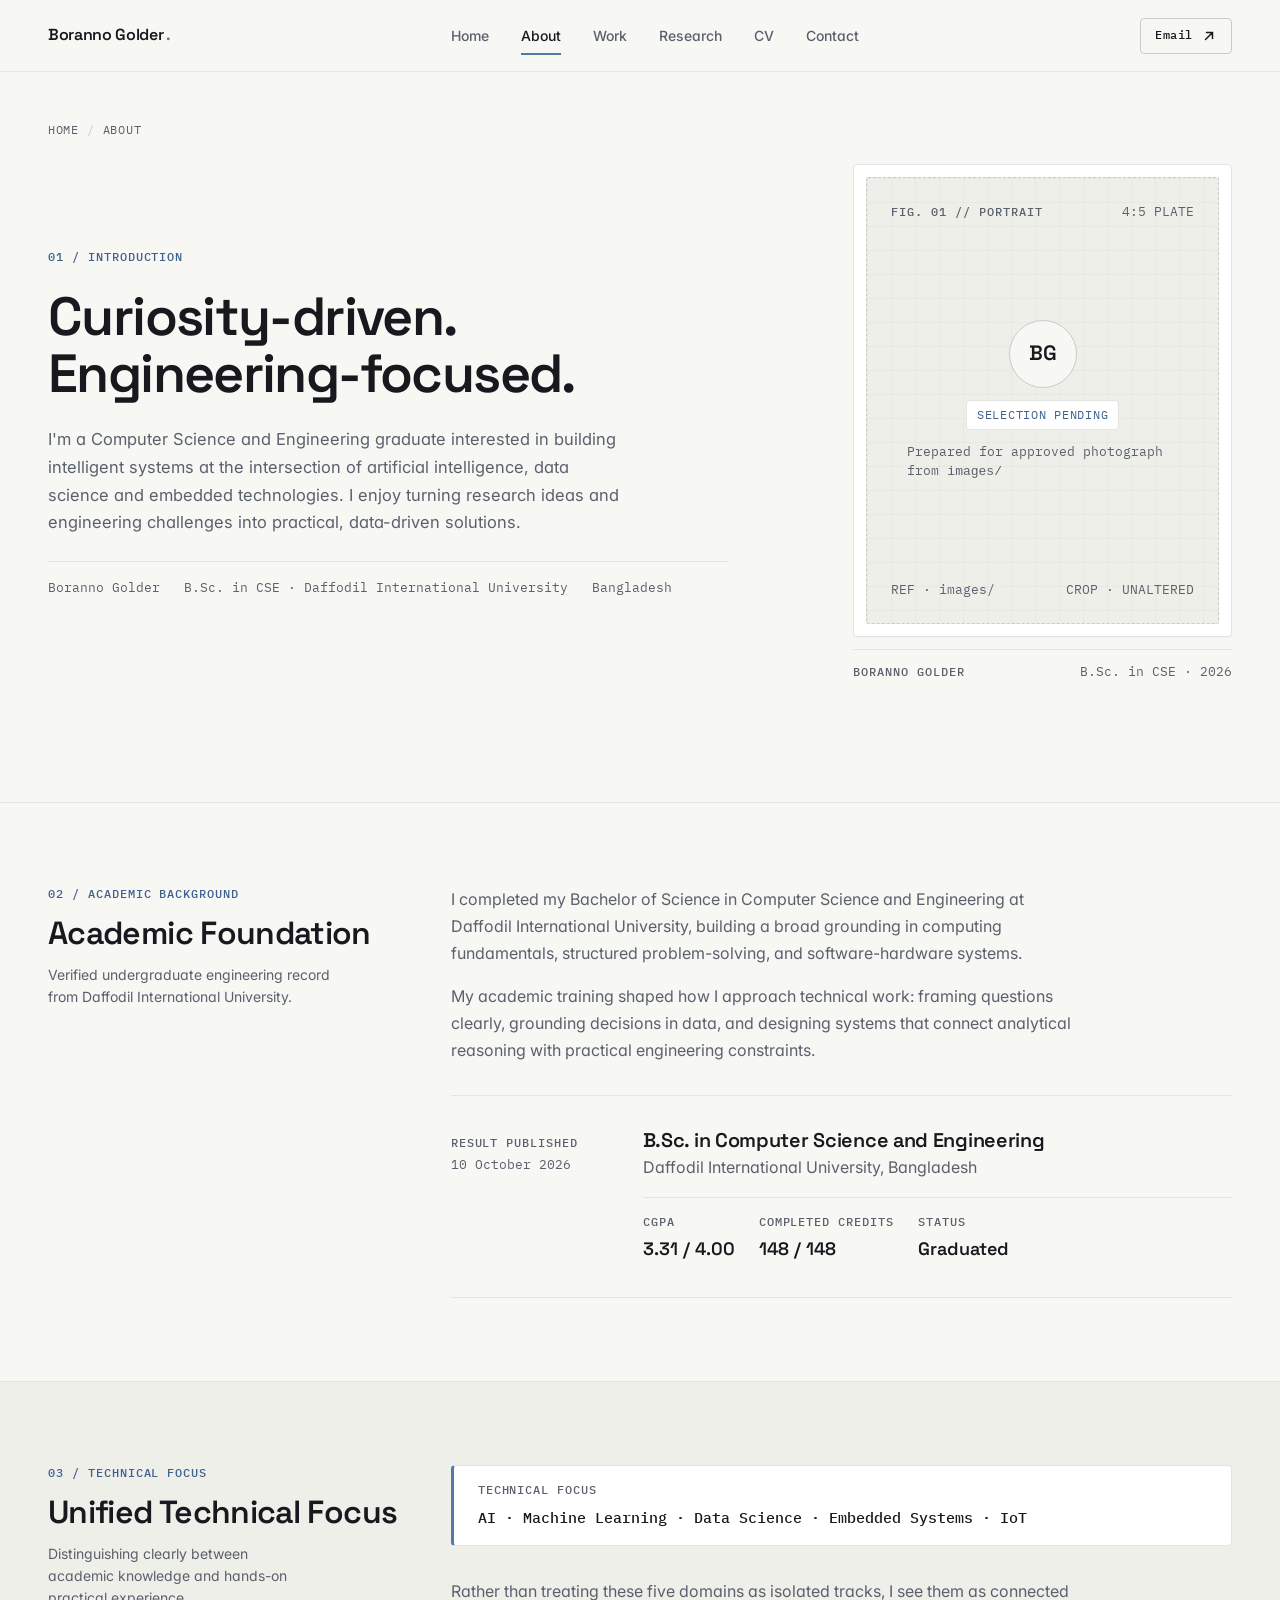
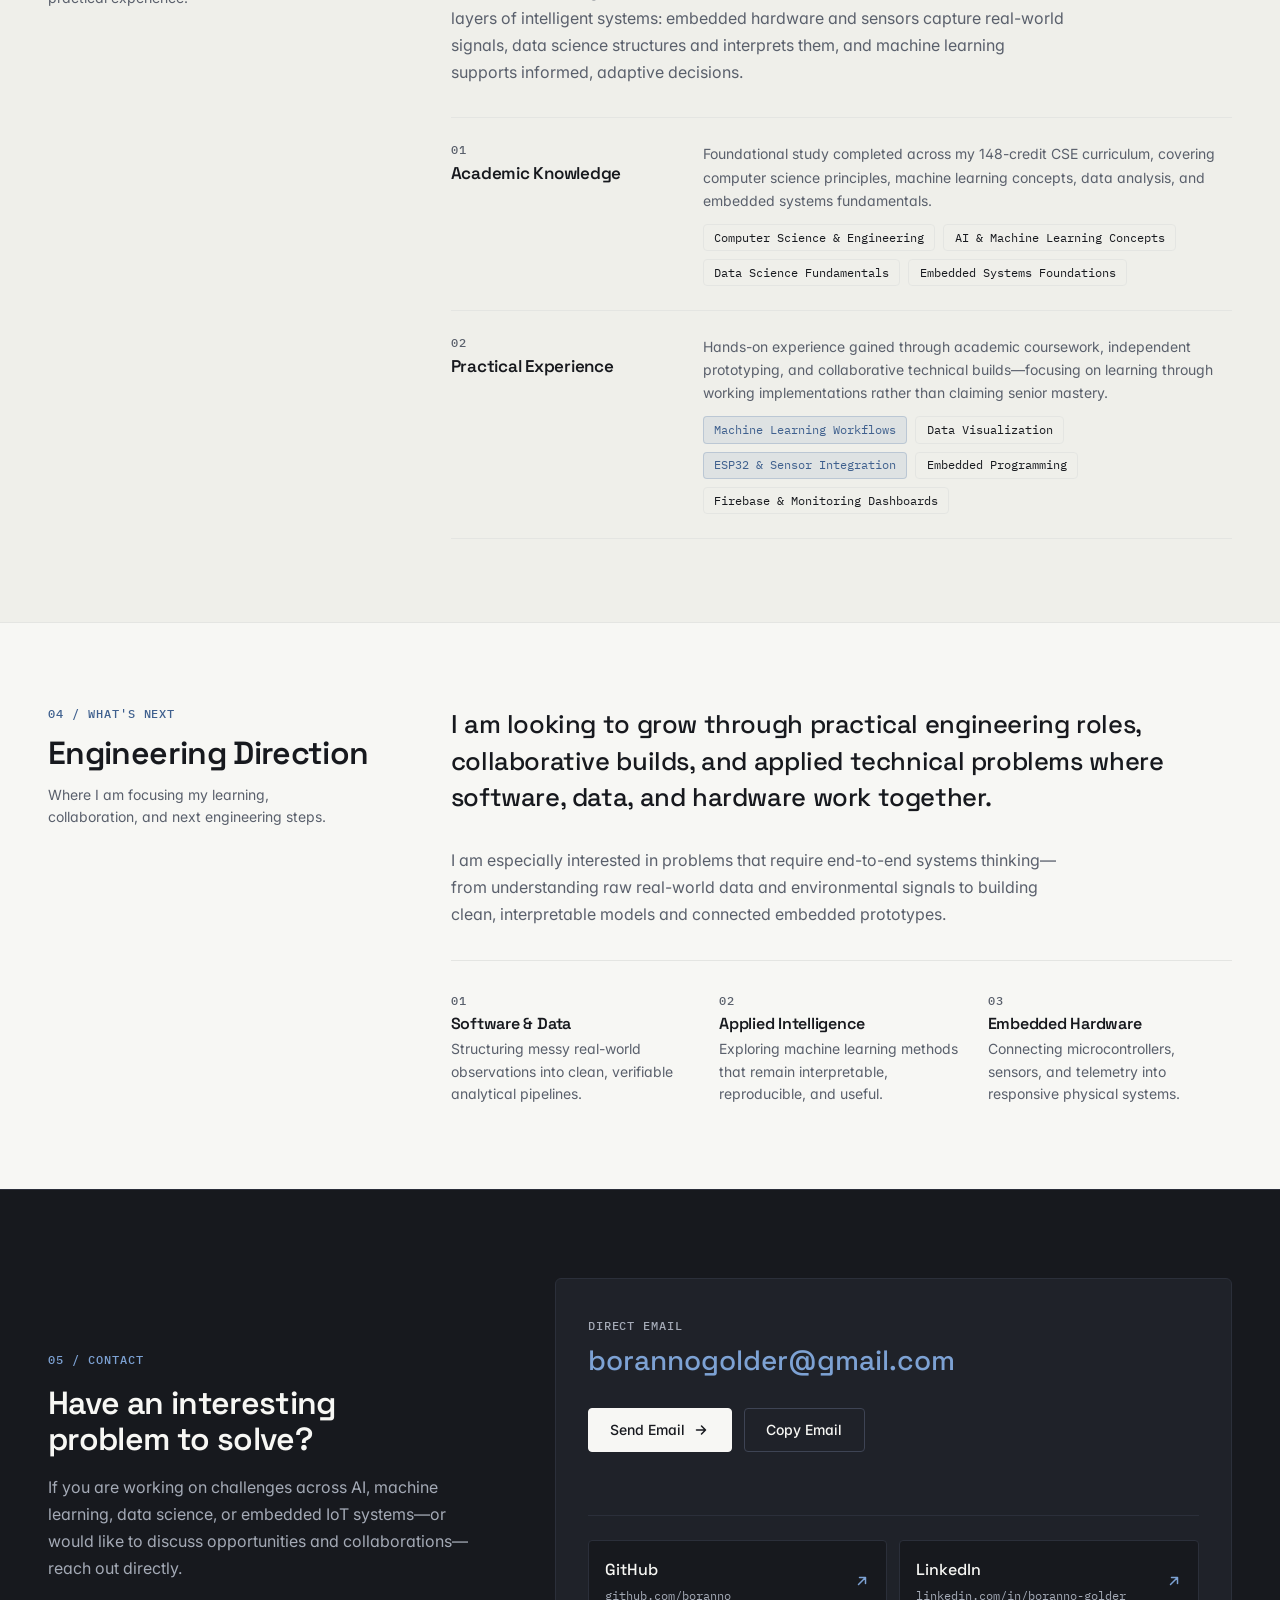
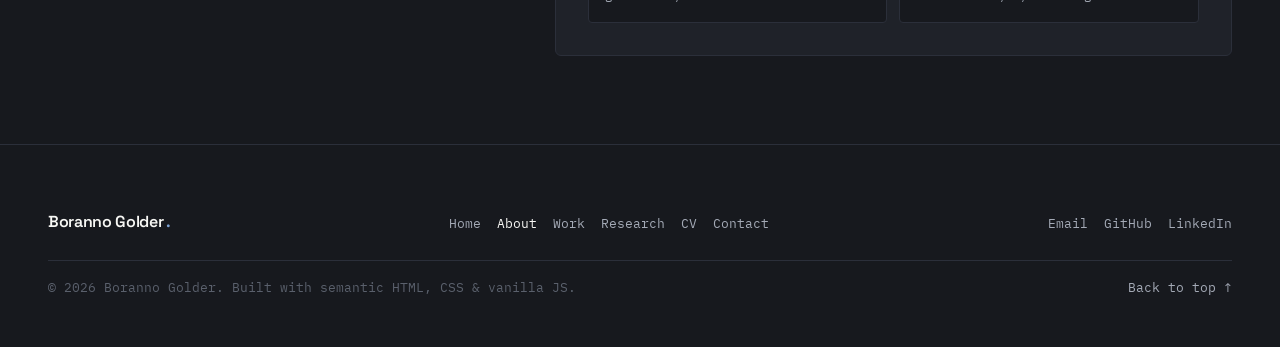
==== commit ff1dcea1: "Some Edit" ====
--- a/about/index.html
+++ b/about/index.html
@@ -381,6 +381,7 @@
   <!-- Shared Footer (mounted via assets/js/modules/shell.js) -->
   <div data-site-footer></div>
 
+  <script src="../assets/js/shell-loader.js"></script>
   <script type="module" src="../assets/js/main.js"></script>
 </body>
 </html>
--- a/assets/css/tokens.css
+++ b/assets/css/tokens.css
@@ -45,16 +45,29 @@
   --font-body: 'Inter', system-ui, -apple-system, 'Segoe UI', sans-serif;
   --font-mono: 'IBM Plex Mono', ui-monospace, SFMono-Regular, Menlo, Consolas, monospace;
 
-  /* Fluid Type Scale */
-  --text-display: clamp(2.35rem, 4.8vw, 4.25rem);
-  --text-page-title: clamp(2rem, 3.8vw, 3.125rem);
-  --text-h2: clamp(1.625rem, 2.6vw, 2.25rem);
-  --text-h3: clamp(1.2rem, 1.6vw, 1.45rem);
-  --text-lead: clamp(1.0625rem, 1.25vw, 1.25rem);
+  /* Fluid Type Scale (Unified Editorial Hierarchy) */
+  --text-display: clamp(2.25rem, 4.8vw, 4.15rem);
+  --text-page-title: clamp(2.05rem, 4.2vw, 3.65rem);
+  --text-h2: clamp(1.55rem, 2.5vw, 2.15rem);
+  --text-h3: clamp(1.15rem, 1.55vw, 1.4rem);
+  --text-h4: 1.0625rem;
+  --text-statement: clamp(1.2rem, 1.9vw, 1.55rem);
+  --text-lead: clamp(1.03125rem, 1.2vw, 1.1875rem);
   --text-body: 1rem;
   --text-sm: 0.875rem;
   --text-mono-meta: 0.8125rem;
   --text-mono-label: 0.75rem;
+
+  /* Line Heights & Reading Measures */
+  --leading-display: 1.05;
+  --leading-heading: 1.15;
+  --leading-subheading: 1.28;
+  --leading-statement: 1.42;
+  --leading-lead: 1.68;
+  --leading-body: 1.68;
+  --measure-statement: 46ch;
+  --measure-lead: 58ch;
+  --measure-prose: 62ch;
 
   /* Spacing Scale (8px baseline) */
   --space-1: 0.25rem;  /* 4px */
--- a/assets/css/base.css
+++ b/assets/css/base.css
@@ -23,7 +23,8 @@
   color: var(--text-primary);
   font-family: var(--font-body);
   font-size: var(--text-body);
-  line-height: 1.65;
+  line-height: var(--leading-body);
+  text-align: left;
   font-feature-settings: 'cv02', 'cv03', 'cv04', 'cv11';
   -webkit-font-smoothing: antialiased;
   -moz-osx-font-smoothing: grayscale;
@@ -56,30 +57,43 @@
   font-family: var(--font-heading);
   font-weight: 600;
   color: var(--text-primary);
+  text-align: left;
+  text-wrap: balance;
+  hyphens: none;
+  -webkit-hyphens: none;
 }
 
 h1 {
   font-size: var(--text-display);
-  line-height: 1.05;
+  line-height: var(--leading-display);
   letter-spacing: -0.03em;
 }
 
 h2 {
   font-size: var(--text-h2);
-  line-height: 1.15;
+  line-height: var(--leading-heading);
   letter-spacing: -0.02em;
 }
 
 h3 {
   font-size: var(--text-h3);
-  font-weight: 500;
-  line-height: 1.25;
+  font-weight: 600;
+  line-height: var(--leading-subheading);
   letter-spacing: -0.015em;
 }
 
+h4 {
+  font-size: var(--text-h4);
+  font-weight: 600;
+  line-height: 1.35;
+  letter-spacing: -0.01em;
+}
+
 p {
   margin: 0;
   color: var(--text-secondary-accessible);
+  text-align: left;
+  text-wrap: pretty;
 }
 
 p + p {
@@ -98,7 +112,10 @@
 }
 
 ul,
-ol {
+ol,
+dl,
+dt,
+dd {
   margin: 0;
   padding: 0;
 }
--- a/assets/css/layout.css
+++ b/assets/css/layout.css
@@ -80,8 +80,9 @@
 
 .rail-note {
   font-size: var(--text-sm);
+  line-height: 1.6;
   color: var(--text-secondary-accessible);
-  max-width: 30ch;
+  max-width: 32ch;
 }
 
 .band--dark .rail-note {
@@ -116,6 +117,9 @@
    ========================================================================== */
 
 [data-site-header] {
+  position: sticky;
+  top: 0;
+  z-index: 100;
   min-height: var(--nav-height);
 }
 
--- a/assets/css/pages/about.css
+++ b/assets/css/pages/about.css
@@ -34,16 +34,16 @@
 }
 
 .about-hero-title {
-  font-size: clamp(2.4rem, 4.8vw, 4.1rem);
-  line-height: 1.05;
+  font-size: var(--text-page-title);
+  line-height: var(--leading-display);
   letter-spacing: -0.03em;
-  max-width: 15ch;
+  max-width: 20ch;
 }
 
 .about-hero-lead {
   font-size: var(--text-lead);
-  line-height: 1.7;
-  max-width: 58ch;
+  line-height: var(--leading-lead);
+  max-width: var(--measure-lead);
   color: var(--text-secondary-accessible);
 }
 
@@ -90,7 +90,7 @@
 }
 
 .about-body-prose {
-  max-width: 64ch;
+  max-width: var(--measure-prose);
 }
 
 /* 03. Unified Technical Focus Block */
